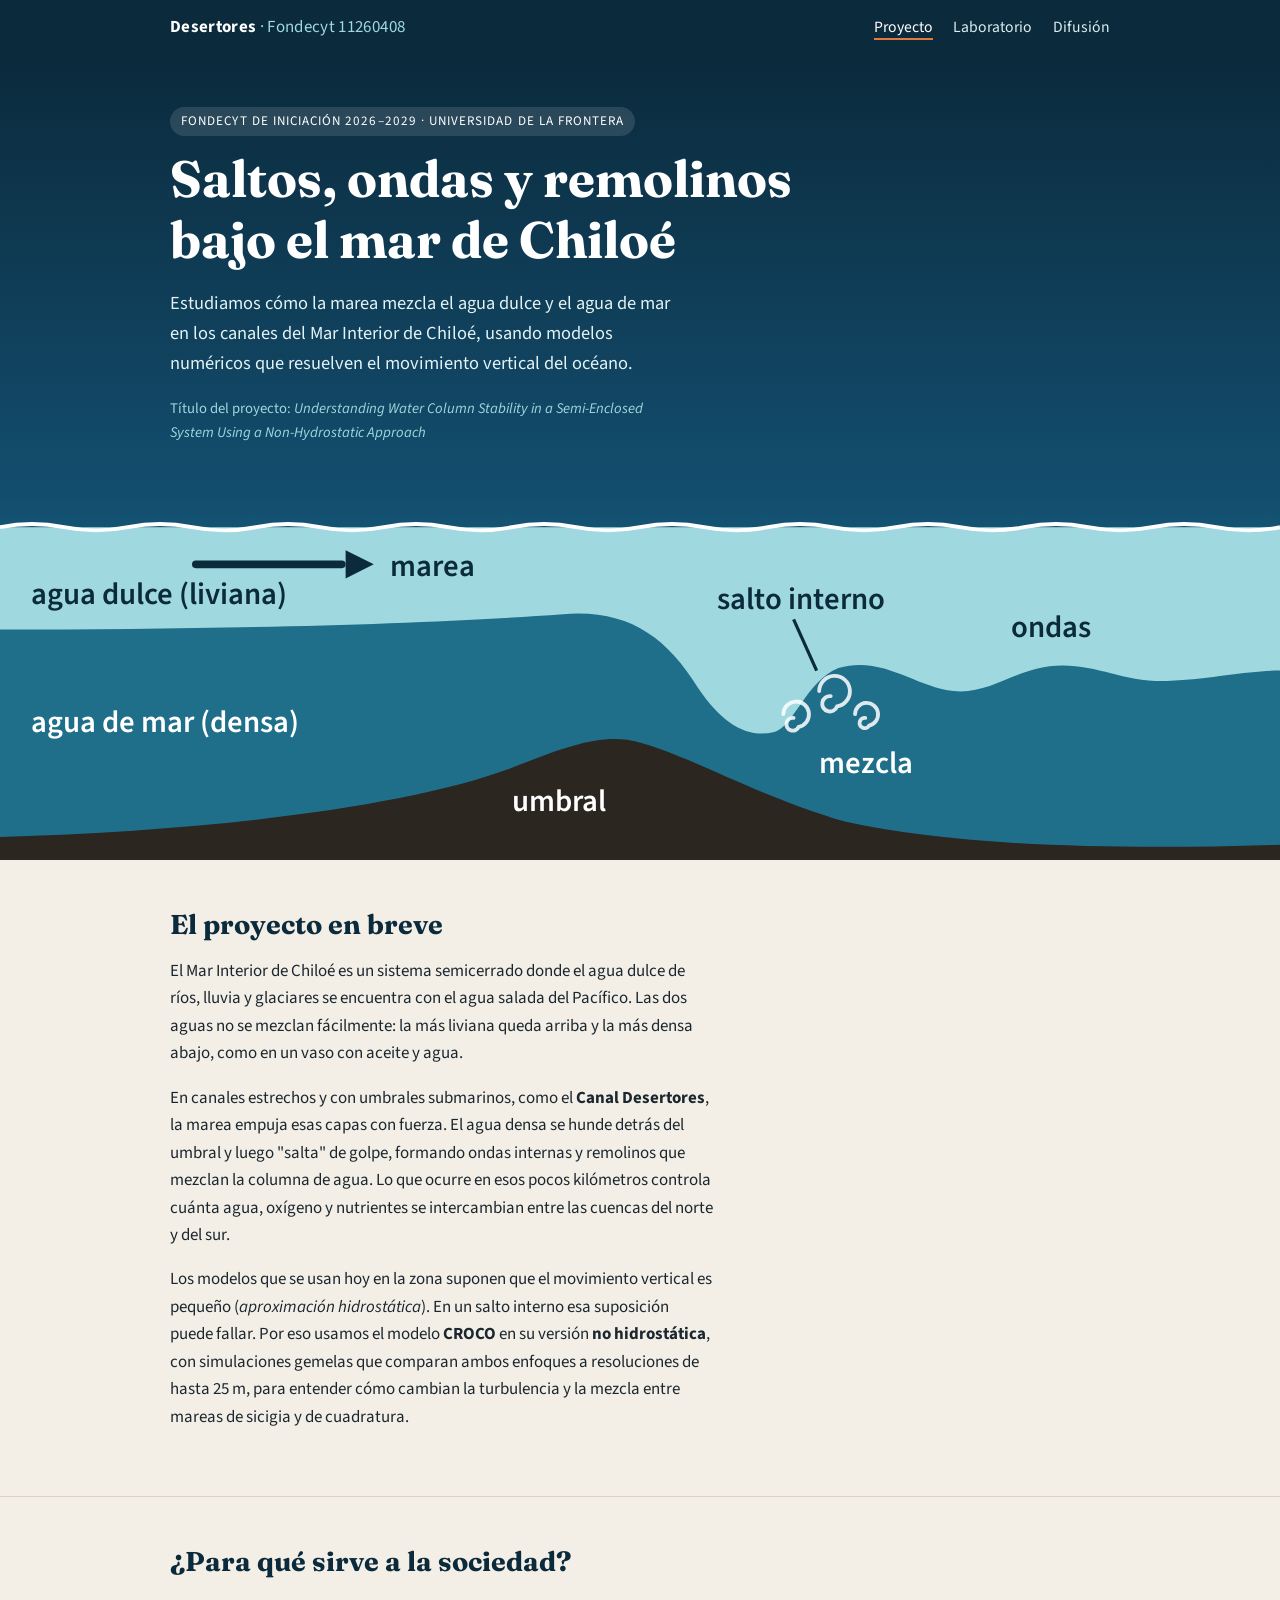
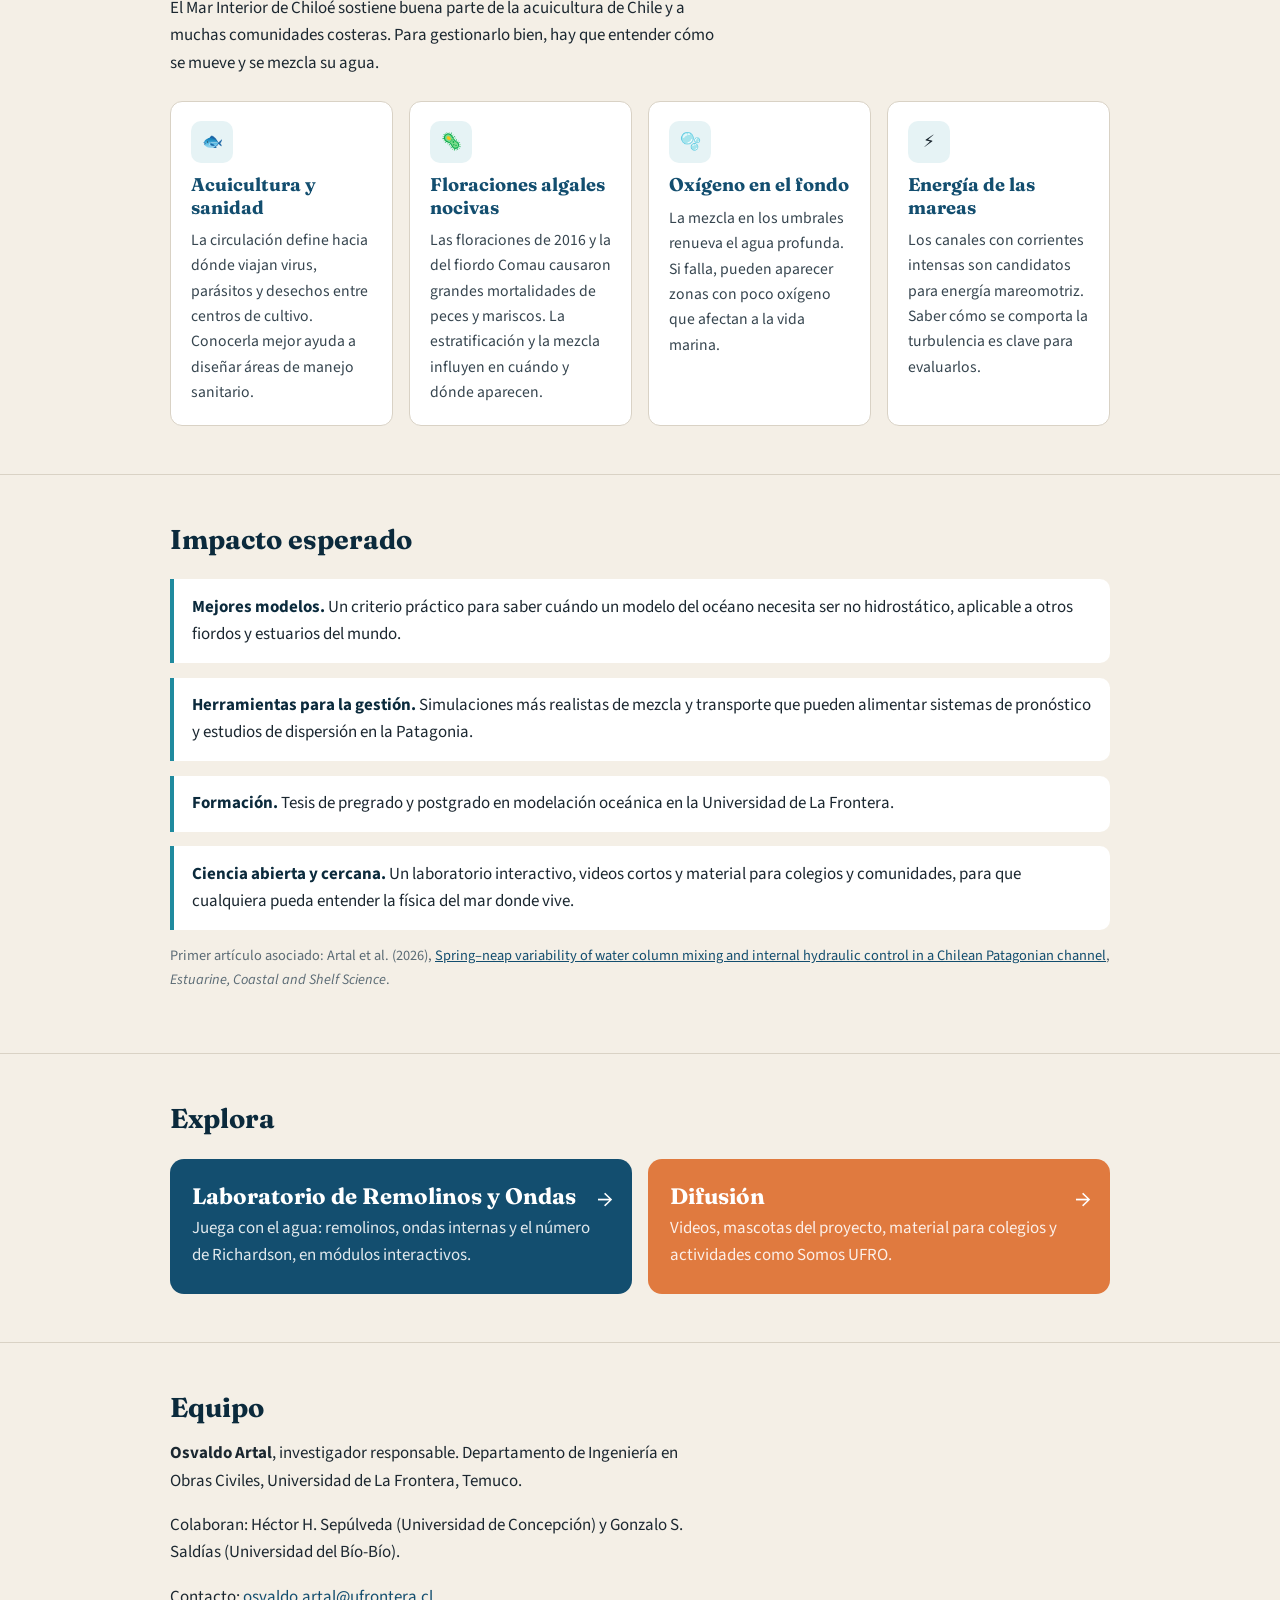
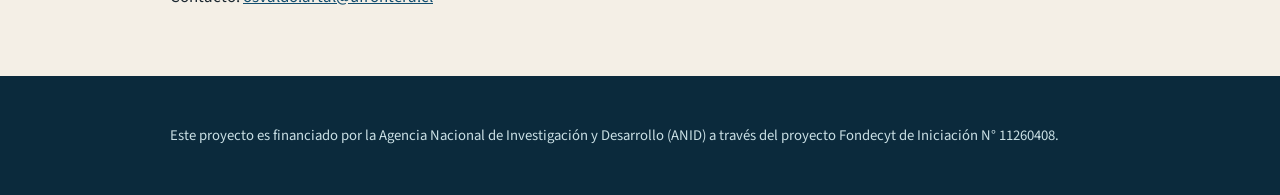
==== index.html @ e9061309 "Sitio inicial del proyecto" ====
<!DOCTYPE html>
<html lang="es">
<head>
  <meta charset="utf-8">
  <meta name="viewport" content="width=device-width, initial-scale=1">
  <title>Saltos bajo el mar de Chiloé · Fondecyt 11260408</title>
  <meta name="description" content="Proyecto Fondecyt de Iniciación 11260408 (ANID, UFRO): turbulencia, mezcla y saltos hidráulicos internos en el Canal Desertores, Mar Interior de Chiloé, con el modelo CROCO no hidrostático.">
  <link rel="preconnect" href="https://fonts.googleapis.com">
  <link rel="stylesheet" href="https://fonts.googleapis.com/css2?family=Fraunces:opsz,wght@9..144,600&family=Source+Sans+3:wght@400;600;700&display=swap">
  <link rel="stylesheet" href="estilo.css">
</head>
<body>

<header class="barra">
  <div class="contenedor">
    <a class="marca" href="index.html">Desertores <span>· Fondecyt 11260408</span></a>
    <nav>
      <a href="index.html" aria-current="page">Proyecto</a>
      <a href="laboratorio/">Laboratorio</a>
      <a href="difusion/">Difusión</a>
    </nav>
  </div>
</header>

<div class="portada">
  <div class="contenedor">
    <span class="etiqueta">Fondecyt de Iniciación 2026–2029 · Universidad de La Frontera</span>
    <h1>Saltos, ondas y remolinos bajo el mar de Chiloé</h1>
    <p class="bajada">Estudiamos cómo la marea mezcla el agua dulce y el agua de mar en los canales del Mar Interior de Chiloé, usando modelos numéricos que resuelven el movimiento vertical del océano.</p>
    <p class="titulo-oficial">Título del proyecto: <em>Understanding Water Column Stability in a Semi-Enclosed System Using a Non-Hydrostatic Approach</em></p>
  </div>

  <!-- Esquema simplificado: flujo de dos capas sobre un umbral -->
  <svg viewBox="0 0 1000 300" role="img" aria-labelledby="esq-titulo esq-desc">
    <title id="esq-titulo">Esquema de un salto hidráulico interno</title>
    <desc id="esq-desc">La marea empuja dos capas de agua sobre un umbral submarino; la capa densa se hunde a sotavento, salta bruscamente y forma ondas y remolinos que mezclan el agua.</desc>
    <!-- capa superior (agua dulce/salobre) -->
    <rect x="0" y="40" width="1000" height="260" fill="#9fd8df"/>
    <!-- capa inferior (agua de mar densa) -->
    <path fill="#1f6f8b" d="M0,120 C170,120 330,116 440,108 C490,104 520,125 545,165 C565,195 585,205 605,200 C620,196 630,160 655,150 C690,140 715,165 745,168 C775,171 795,148 830,148 C860,148 880,162 915,160 C950,158 975,152 1000,152 L1000,300 L0,300 Z"/>
    <!-- fondo con umbral -->
    <path fill="#2b2620" d="M0,300 L0,282 C170,277 320,258 400,228 C440,212 465,203 490,206 C530,213 580,246 660,270 C750,290 880,292 1000,288 L1000,300 Z"/>
    <!-- superficie -->
    <path d="M0,40 Q25,35 50,40 T100,40 T150,40 T200,40 T250,40 T300,40 T350,40 T400,40 T450,40 T500,40 T550,40 T600,40 T650,40 T700,40 T750,40 T800,40 T850,40 T900,40 T950,40 T1000,40" fill="none" stroke="#ffffff" stroke-width="3"/>
    <!-- remolinos en el salto -->
    <g fill="none" stroke="#ffffff" stroke-width="3" stroke-linecap="round" opacity=".85">
      <path d="M612,186 a10,10 0 1,1 12,10 a5,5 0 1,1 -4,-7"/>
      <path d="M640,168 a12,12 0 1,1 14,12 a6,6 0 1,1 -5,-8"/>
      <path d="M668,186 a9,9 0 1,1 11,9 a4,4 0 1,1 -3,-6"/>
    </g>
    <!-- flecha de marea -->
    <g fill="#0b2a3c">
      <rect x="150" y="66" width="120" height="6" rx="3"/>
      <path d="M270,58 L292,69 L270,80 Z"/>
    </g>
    <g class="rotulos" font-family="Source Sans 3, Segoe UI, sans-serif" font-size="24" font-weight="600">
      <text x="305" y="78" fill="#0b2a3c">marea</text>
      <text x="24" y="100" fill="#0b2a3c">agua dulce (liviana)</text>
      <text x="24" y="200" fill="#ffffff">agua de mar (densa)</text>
      <text x="400" y="262" fill="#ffffff">umbral</text>
      <text x="560" y="104" fill="#0b2a3c">salto interno</text>
      <text x="790" y="126" fill="#0b2a3c">ondas</text>
      <text x="640" y="232" fill="#ffffff">mezcla</text>
    </g>
    <line class="rotulos" x1="620" y1="112" x2="638" y2="152" stroke="#0b2a3c" stroke-width="2.5"/>
  </svg>
  <p class="leyenda-movil contenedor">La marea empuja el agua de mar (densa, azul oscuro) sobre un umbral. Detrás de él, el agua se hunde, salta y forma ondas y remolinos que mezclan las capas.</p>
</div>

<main>
  <section id="resumen">
    <div class="contenedor"><div class="intro">
      <h2>El proyecto en breve</h2>
      <p>El Mar Interior de Chiloé es un sistema semicerrado donde el agua dulce de ríos, lluvia y glaciares se encuentra con el agua salada del Pacífico. Las dos aguas no se mezclan fácilmente: la más liviana queda arriba y la más densa abajo, como en un vaso con aceite y agua.</p>
      <p>En canales estrechos y con umbrales submarinos, como el <strong>Canal Desertores</strong>, la marea empuja esas capas con fuerza. El agua densa se hunde detrás del umbral y luego "salta" de golpe, formando ondas internas y remolinos que mezclan la columna de agua. Lo que ocurre en esos pocos kilómetros controla cuánta agua, oxígeno y nutrientes se intercambian entre las cuencas del norte y del sur.</p>
      <p>Los modelos que se usan hoy en la zona suponen que el movimiento vertical es pequeño (<em>aproximación hidrostática</em>). En un salto interno esa suposición puede fallar. Por eso usamos el modelo <strong>CROCO</strong> en su versión <strong>no hidrostática</strong>, con simulaciones gemelas que comparan ambos enfoques a resoluciones de hasta 25&nbsp;m, para entender cómo cambian la turbulencia y la mezcla entre mareas de sicigia y de cuadratura.</p>
    </div>
  </div>
  </section>

  <section id="sociedad">
    <div class="contenedor">
      <h2>¿Para qué sirve a la sociedad?</h2>
      <p class="intro">El Mar Interior de Chiloé sostiene buena parte de la acuicultura de Chile y a muchas comunidades costeras. Para gestionarlo bien, hay que entender cómo se mueve y se mezcla su agua.</p>
      <div class="tarjetas">
        <article class="tarjeta">
          <div class="icono" aria-hidden="true">🐟</div>
          <h3>Acuicultura y sanidad</h3>
          <p>La circulación define hacia dónde viajan virus, parásitos y desechos entre centros de cultivo. Conocerla mejor ayuda a diseñar áreas de manejo sanitario.</p>
        </article>
        <article class="tarjeta">
          <div class="icono" aria-hidden="true">🦠</div>
          <h3>Floraciones algales nocivas</h3>
          <p>Las floraciones de 2016 y la del fiordo Comau causaron grandes mortalidades de peces y mariscos. La estratificación y la mezcla influyen en cuándo y dónde aparecen.</p>
        </article>
        <article class="tarjeta">
          <div class="icono" aria-hidden="true">🫧</div>
          <h3>Oxígeno en el fondo</h3>
          <p>La mezcla en los umbrales renueva el agua profunda. Si falla, pueden aparecer zonas con poco oxígeno que afectan a la vida marina.</p>
        </article>
        <article class="tarjeta">
          <div class="icono" aria-hidden="true">⚡</div>
          <h3>Energía de las mareas</h3>
          <p>Los canales con corrientes intensas son candidatos para energía mareomotriz. Saber cómo se comporta la turbulencia es clave para evaluarlos.</p>
        </article>
      </div>
    </div>
  </section>

  <section id="impacto">
    <div class="contenedor">
      <h2>Impacto esperado</h2>
      <ul class="impacto">
        <li><strong>Mejores modelos.</strong> Un criterio práctico para saber cuándo un modelo del océano necesita ser no hidrostático, aplicable a otros fiordos y estuarios del mundo.</li>
        <li><strong>Herramientas para la gestión.</strong> Simulaciones más realistas de mezcla y transporte que pueden alimentar sistemas de pronóstico y estudios de dispersión en la Patagonia.</li>
        <li><strong>Formación.</strong> Tesis de pregrado y postgrado en modelación oceánica en la Universidad de La Frontera.</li>
        <li><strong>Ciencia abierta y cercana.</strong> Un laboratorio interactivo, videos cortos y material para colegios y comunidades, para que cualquiera pueda entender la física del mar donde vive.</li>
      </ul>
      <p class="nota-pie">Primer artículo asociado: Artal et al. (2026), <a href="https://doi.org/10.1016/j.ecss.2026.110142">Spring–neap variability of water column mixing and internal hydraulic control in a Chilean Patagonian channel</a>, <em>Estuarine, Coastal and Shelf Science</em>.</p>
    </div>
  </section>

  <section id="explora">
    <div class="contenedor">
      <h2>Explora</h2>
      <div class="puertas">
        <a class="puerta lab" href="laboratorio/">
          <span class="flecha" aria-hidden="true">→</span>
          <h3>Laboratorio de Remolinos y Ondas</h3>
          <p>Juega con el agua: remolinos, ondas internas y el número de Richardson, en módulos interactivos.</p>
        </a>
        <a class="puerta dif" href="difusion/">
          <span class="flecha" aria-hidden="true">→</span>
          <h3>Difusión</h3>
          <p>Videos, mascotas del proyecto, material para colegios y actividades como Somos UFRO.</p>
        </a>
      </div>
    </div>
  </section>

  <section id="equipo">
    <div class="contenedor"><div class="intro">
      <h2>Equipo</h2>
      <p><strong>Osvaldo Artal</strong>, investigador responsable. Departamento de Ingeniería en Obras Civiles, Universidad de La Frontera, Temuco.</p>
      <p>Colaboran: Héctor H. Sepúlveda (Universidad de Concepción) y Gonzalo S. Saldías (Universidad del Bío-Bío).</p>
      <p>Contacto: <a href="mailto:osvaldo.artal@ufrontera.cl">osvaldo.artal@ufrontera.cl</a></p>
    </div>
  </div>
  </section>
</main>

<footer>
  <div class="contenedor">
    <div class="logos">
      <!-- Reemplazar por los logos oficiales (carpetas ANID y RECURSOS GRÁFICOS) -->
      <img src="img/logo-anid.png" alt="ANID" onerror="this.style.display='none'">
      <img src="img/logo-ufro.png" alt="Universidad de La Frontera" onerror="this.style.display='none'">
    </div>
    <p>Este proyecto es financiado por la Agencia Nacional de Investigación y Desarrollo (ANID) a través del proyecto Fondecyt de Iniciación N° 11260408.</p>
  </div>
</footer>

</body>
</html>
---- estilo.css ----
/* Sitio del proyecto Fondecyt de Iniciación 11260408 — estilo común */
:root {
  --mar-profundo: #0b2a3c;
  --mar: #134e6f;
  --salobre: #1f8a9e;
  --dulce: #9fd8df;
  --arena: #f4efe6;
  --tinta: #1b2730;
  --suave: #5b6b75;
  --acento: #e07a3f;
  --borde: #d9d2c5;
  --ancho: 980px;
}

* { box-sizing: border-box; }

html { scroll-behavior: smooth; }

body {
  margin: 0;
  font-family: "Source Sans 3", "Segoe UI", system-ui, -apple-system, sans-serif;
  font-size: 1.06rem;
  line-height: 1.62;
  color: var(--tinta);
  background: var(--arena);
}

h1, h2, h3 {
  font-family: "Fraunces", Georgia, "Times New Roman", serif;
  line-height: 1.2;
  margin: 0 0 .5em;
}
h2 { font-size: 1.7rem; color: var(--mar-profundo); }
h3 { font-size: 1.15rem; color: var(--mar); }

a { color: var(--mar); }
a:hover { color: var(--acento); }

.contenedor { max-width: var(--ancho); margin: 0 auto; padding: 0 1.25rem; }

/* ---------- barra superior ---------- */
.barra {
  background: var(--mar-profundo);
  color: #fff;
  position: sticky; top: 0; z-index: 10;
}
.barra .contenedor {
  display: flex; align-items: center; justify-content: space-between;
  gap: 1rem; min-height: 56px; flex-wrap: wrap;
}
.marca { color: #fff; text-decoration: none; font-weight: 700; letter-spacing: .02em; }
.marca span { color: var(--dulce); font-weight: 400; }
.barra nav a {
  color: #dceef1; text-decoration: none; margin-left: 1.1rem; font-size: .98rem;
}
.barra nav a:hover, .barra nav a[aria-current="page"] { color: #fff; border-bottom: 2px solid var(--acento); }

/* ---------- portada ---------- */
.portada {
  background: linear-gradient(180deg, var(--mar-profundo) 0%, var(--mar) 55%, var(--salobre) 100%);
  color: #fff;
  padding: 3.2rem 0 0;
}
.portada .etiqueta {
  display: inline-block; font-size: .82rem; letter-spacing: .08em; text-transform: uppercase;
  background: rgba(255,255,255,.12); padding: .25rem .7rem; border-radius: 99px;
}
.portada h1 { font-size: clamp(2rem, 5.2vw, 3.2rem); margin: .7rem 0 .6rem; max-width: 18ch; }
.portada .bajada { font-size: 1.15rem; max-width: 58ch; color: #e3f3f5; }
.portada .titulo-oficial { font-size: .92rem; color: var(--dulce); max-width: 70ch; margin-top: 1rem; }
.portada svg { display: block; width: 100%; height: auto; margin-top: 2rem; }

/* ---------- secciones ---------- */
section { padding: 3rem 0; }
section + section { border-top: 1px solid var(--borde); }
.intro { max-width: 68ch; }
.nota-pie { font-size: .9rem; color: var(--suave); }

.tarjetas {
  display: grid; gap: 1rem;
  grid-template-columns: repeat(auto-fit, minmax(200px, 1fr));
  margin-top: 1.5rem;
}
.tarjeta {
  background: #fff; border: 1px solid var(--borde); border-radius: 12px;
  padding: 1.2rem 1.25rem;
}
.tarjeta .icono {
  width: 42px; height: 42px; border-radius: 10px; display: grid; place-items: center;
  background: #e6f3f5; margin-bottom: .7rem;
}
.tarjeta p { margin: 0; color: #36454f; font-size: .98rem; }

.impacto { list-style: none; padding: 0; margin: 1.5rem 0 0; display: grid; gap: .9rem; }
.impacto li {
  background: #fff; border-left: 4px solid var(--salobre); border-radius: 0 10px 10px 0;
  padding: .9rem 1.1rem;
}
.impacto strong { color: var(--mar-profundo); }

/* ---------- botones grandes ---------- */
.puertas {
  display: grid; gap: 1rem; grid-template-columns: repeat(auto-fit, minmax(260px, 1fr));
  margin-top: 1.5rem;
}
.puerta {
  display: block; text-decoration: none; color: #fff; border-radius: 14px;
  padding: 1.5rem 1.4rem; position: relative; overflow: hidden;
  transition: transform .15s ease;
}
.puerta:hover { transform: translateY(-3px); color: #fff; }
.puerta h3 { color: #fff; font-size: 1.4rem; margin-bottom: .3rem; }
.puerta p { margin: 0; color: rgba(255,255,255,.88); }
.puerta .flecha { position: absolute; right: 1.2rem; top: 1.2rem; font-size: 1.6rem; }
.puerta.lab { background: var(--mar); }
.puerta.dif { background: var(--acento); }

.boton {
  display: inline-block; background: var(--mar); color: #fff; text-decoration: none;
  padding: .75rem 1.3rem; border-radius: 10px; font-weight: 600;
}
.boton:hover { background: var(--mar-profundo); color: #fff; }
.boton.secundario { background: transparent; color: var(--mar); border: 2px solid var(--mar); }

/* ---------- módulos / fichas ---------- */
.modulo {
  display: grid; grid-template-columns: 64px 1fr; gap: 1rem; align-items: start;
  background: #fff; border: 1px solid var(--borde); border-radius: 12px; padding: 1.1rem;
}
.modulo .num {
  width: 64px; height: 64px; border-radius: 12px; display: grid; place-items: center;
  font-family: "Fraunces", Georgia, serif; font-size: 1.5rem; color: #fff; background: var(--salobre);
}
.modulo.pronto { opacity: .65; }
.modulo.pronto .num { background: var(--suave); }
.lista-modulos { display: grid; gap: .8rem; margin-top: 1.5rem; }

.hueco {
  border: 2px dashed var(--borde); border-radius: 12px; padding: 1.5rem; text-align: center;
  color: var(--suave); background: rgba(255,255,255,.5);
}

.cabecera-pagina { background: var(--mar-profundo); color: #fff; padding: 2.4rem 0 2rem; }
.cabecera-pagina h1 { font-size: clamp(1.8rem, 4.5vw, 2.6rem); }
.cabecera-pagina p { color: #d4ebef; max-width: 62ch; margin: 0; }

/* ---------- pie ---------- */
footer { background: var(--mar-profundo); color: #c9dfe4; padding: 2rem 0; font-size: .92rem; }
footer a { color: #fff; }
footer .logos { display: flex; gap: 1.2rem; align-items: center; flex-wrap: wrap; margin-bottom: 1rem; }
footer .logos img { height: 44px; width: auto; background: #fff; border-radius: 6px; padding: 4px 8px; }

.leyenda-movil { display: none; }

@media (max-width: 600px) {
  .portada svg .rotulos { display: none; }
  .portada svg { margin-top: 1.4rem; }
  .leyenda-movil {
    display: block; margin: 0; padding: .9rem 1.25rem 1.2rem;
    background: #2b2620; color: #e9e2d6; font-size: .92rem;
  }
  .barra nav a { margin-left: .8rem; font-size: .92rem; }
  section { padding: 2.2rem 0; }
}
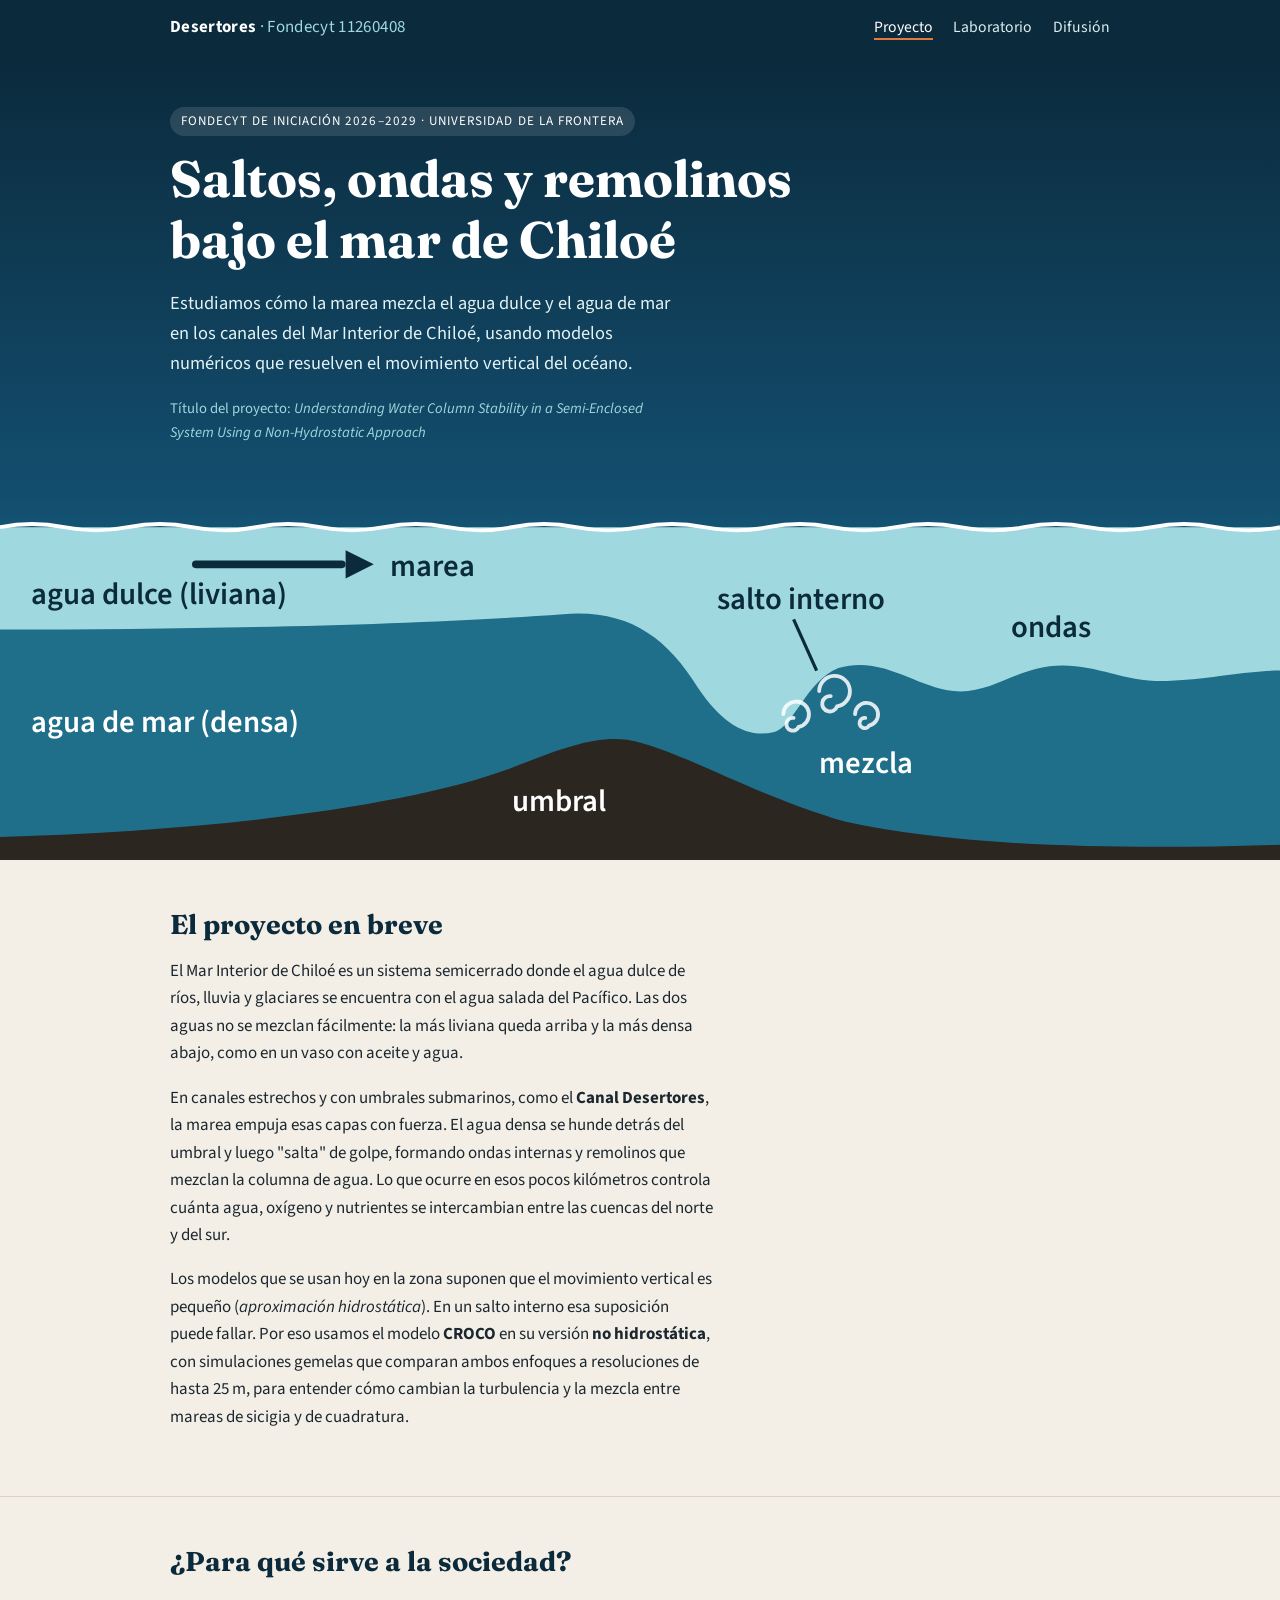
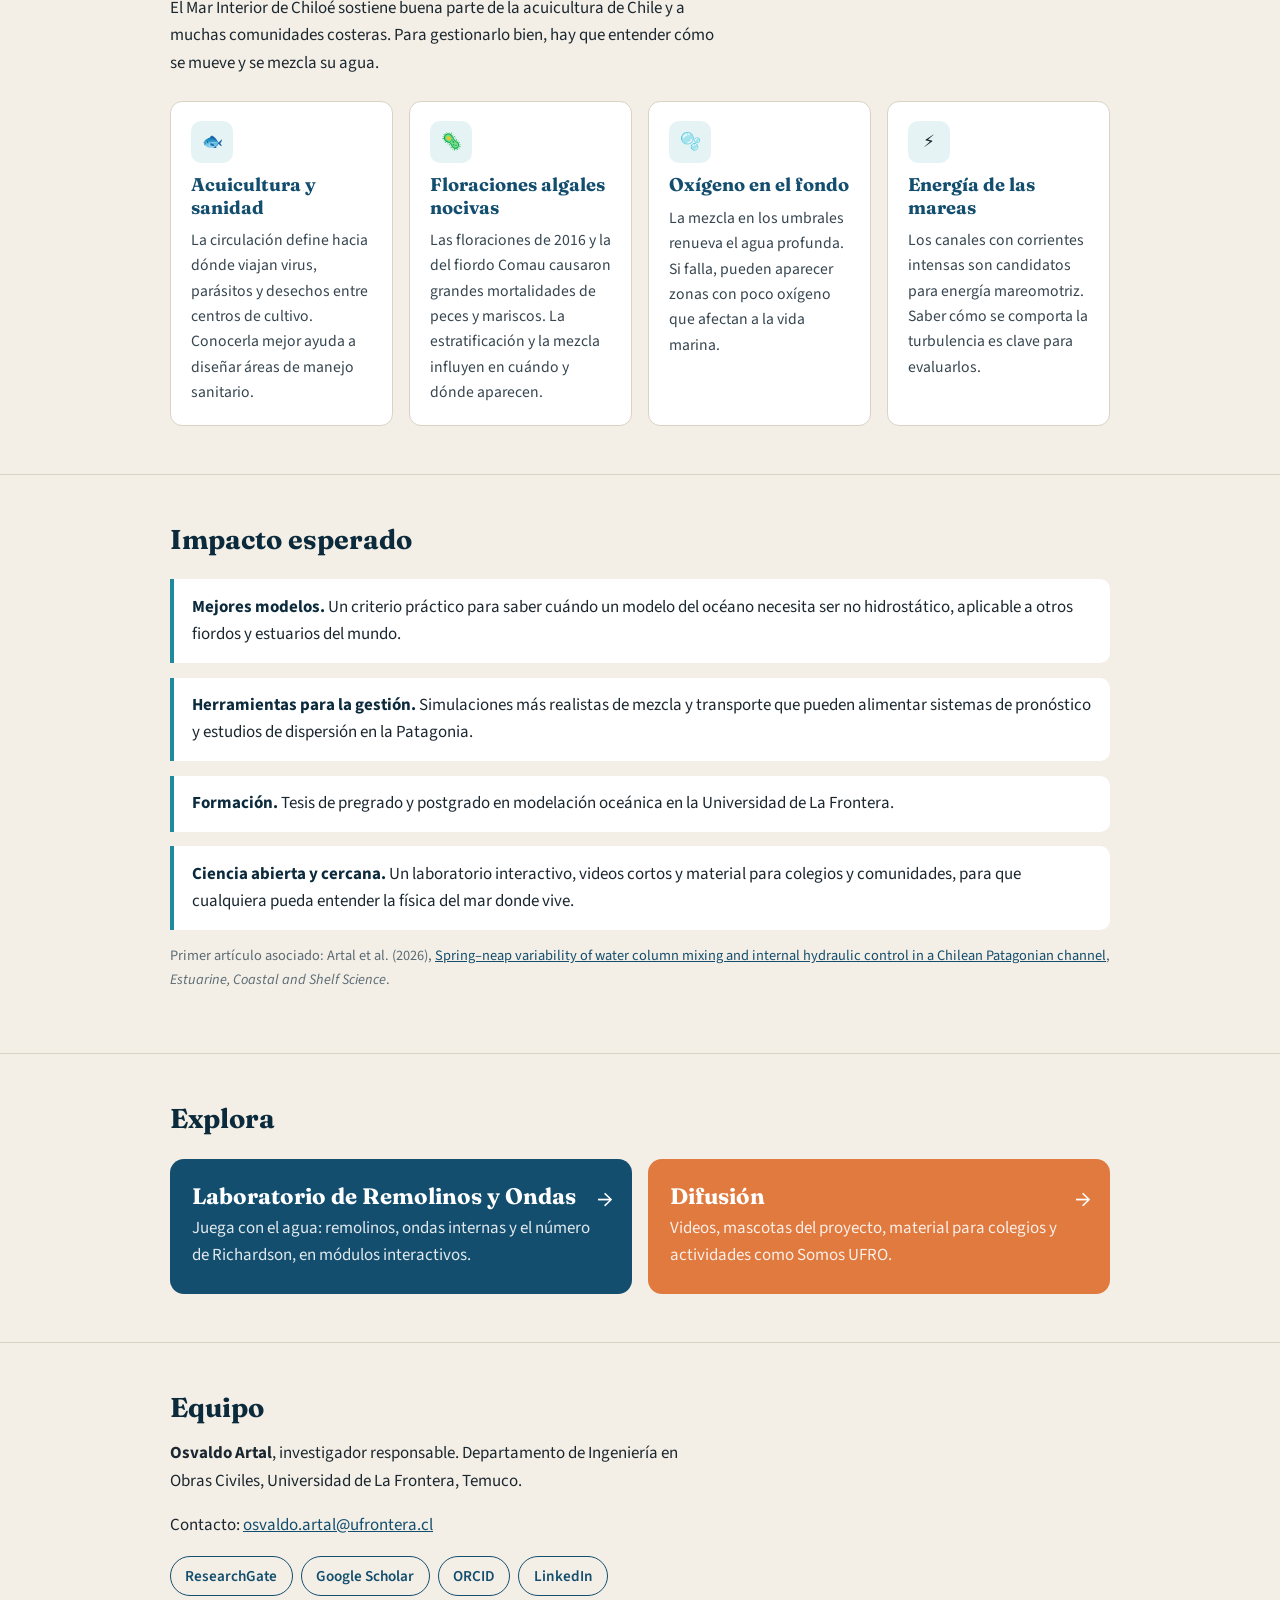
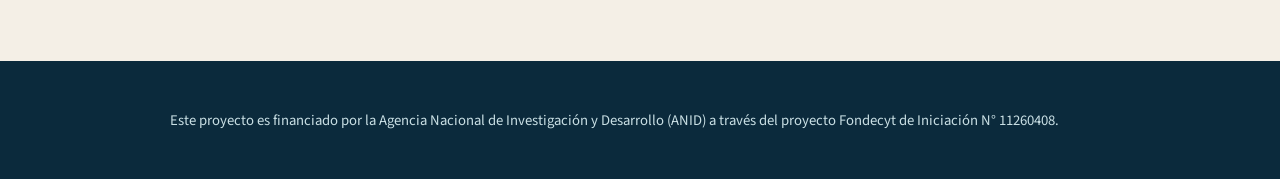
==== commit c034a762: "Equipo: solo IR, contacto y perfiles" ====
--- a/index.html
+++ b/index.html
@@ -142,10 +142,14 @@
     <div class="contenedor"><div class="intro">
       <h2>Equipo</h2>
       <p><strong>Osvaldo Artal</strong>, investigador responsable. Departamento de Ingeniería en Obras Civiles, Universidad de La Frontera, Temuco.</p>
-      <p>Colaboran: Héctor H. Sepúlveda (Universidad de Concepción) y Gonzalo S. Saldías (Universidad del Bío-Bío).</p>
       <p>Contacto: <a href="mailto:osvaldo.artal@ufrontera.cl">osvaldo.artal@ufrontera.cl</a></p>
-    </div>
-  </div>
+      <p class="perfiles">
+        <a href="https://www.researchgate.net/profile/Osvaldo-Artal">ResearchGate</a>
+        <a href="https://scholar.google.com/citations?user=Lv9Slc4AAAAJ&amp;hl=es">Google Scholar</a>
+        <a href="https://orcid.org/0000-0003-1890-9688">ORCID</a>
+        <a href="https://www.linkedin.com/in/osvaldo-artal-80723235/">LinkedIn</a>
+      </p>
+    </div></div>
   </section>
 </main>
 
--- a/estilo.css
+++ b/estilo.css
@@ -144,6 +144,11 @@
 .cabecera-pagina h1 { font-size: clamp(1.8rem, 4.5vw, 2.6rem); }
 .cabecera-pagina p { color: #d4ebef; max-width: 62ch; margin: 0; }
 
+.mascota {
+  display: block; width: 100%; height: 420px; object-fit: contain;
+  background: #e6f3f5; border-radius: 10px; margin-bottom: .8rem;
+}
+
 /* ---------- pie ---------- */
 footer { background: var(--mar-profundo); color: #c9dfe4; padding: 2rem 0; font-size: .92rem; }
 footer a { color: #fff; }
@@ -162,3 +167,10 @@
   .barra nav a { margin-left: .8rem; font-size: .92rem; }
   section { padding: 2.2rem 0; }
 }
+
+.perfiles { display: flex; flex-wrap: wrap; gap: .5rem; }
+.perfiles a {
+  text-decoration: none; padding: .4rem .9rem; border-radius: 99px;
+  border: 1.5px solid var(--mar); color: var(--mar); font-weight: 600; font-size: .95rem;
+}
+.perfiles a:hover { background: var(--mar); color: #fff; }
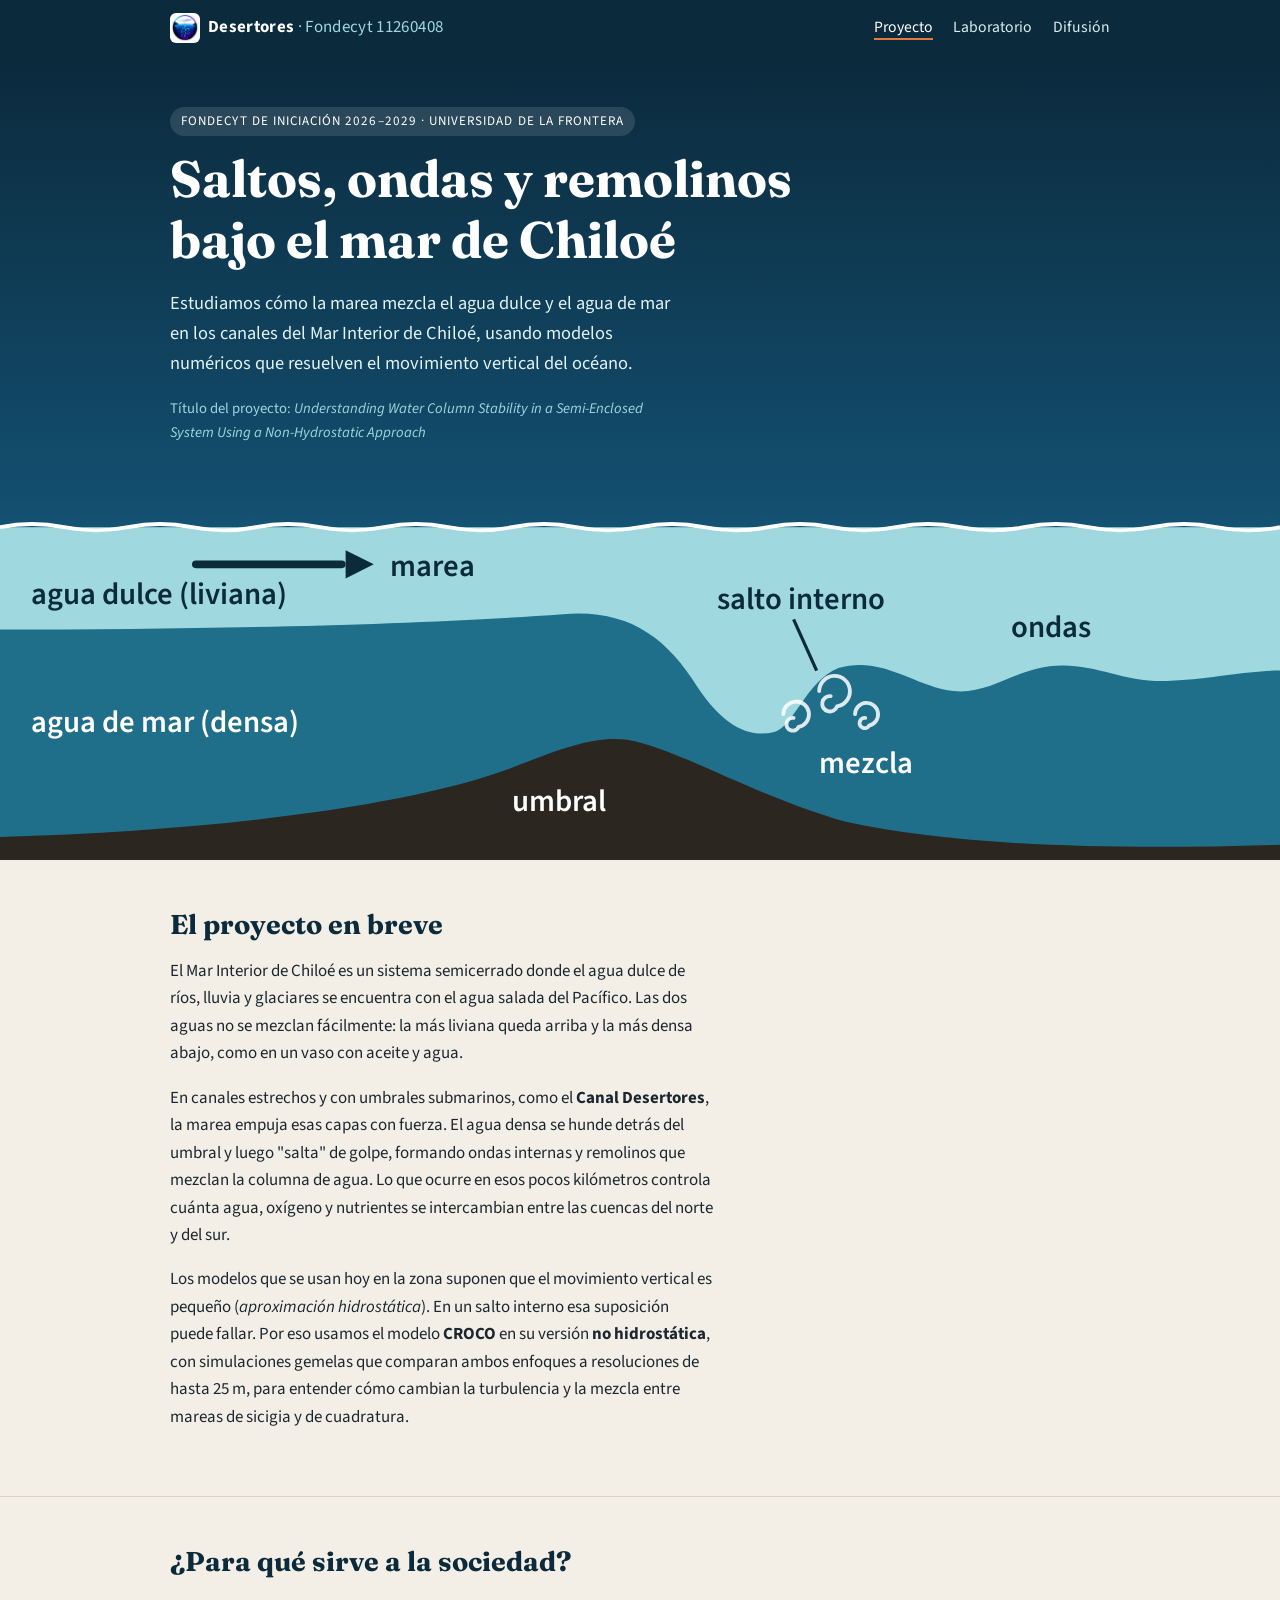
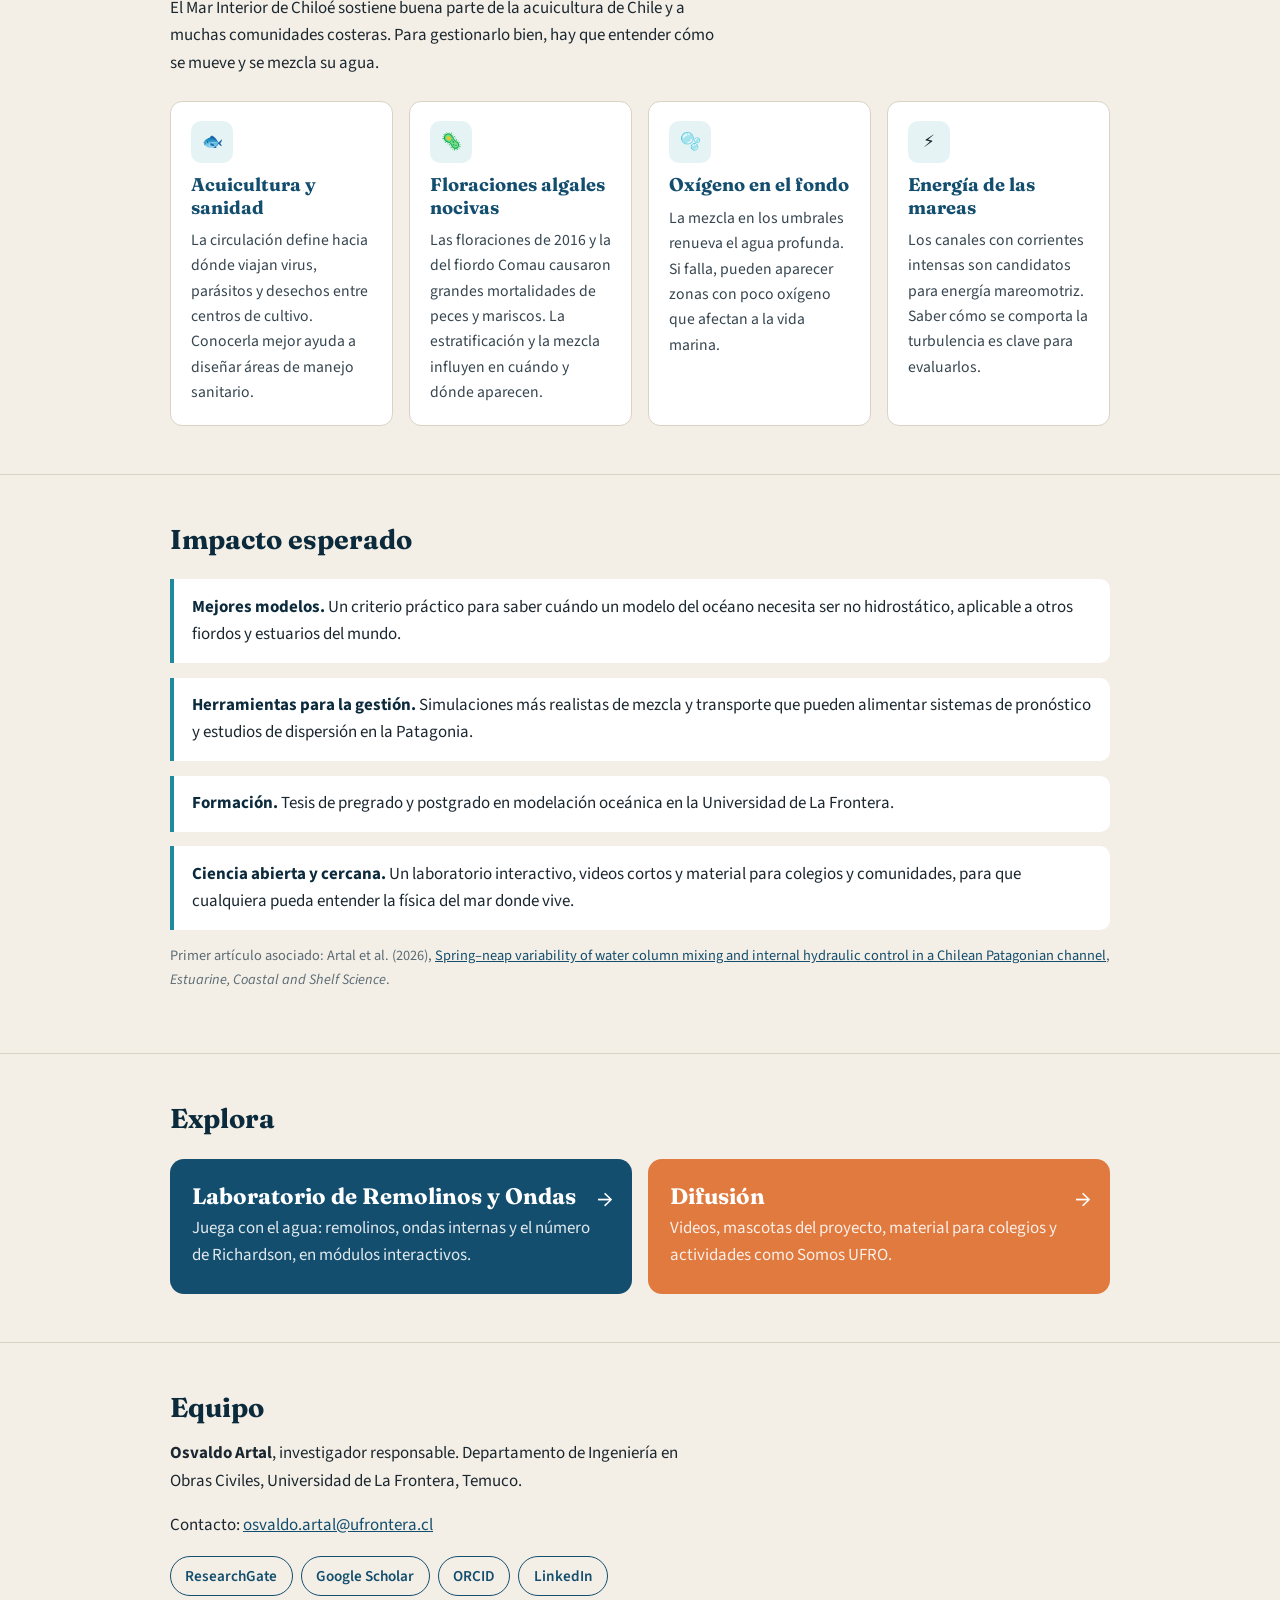
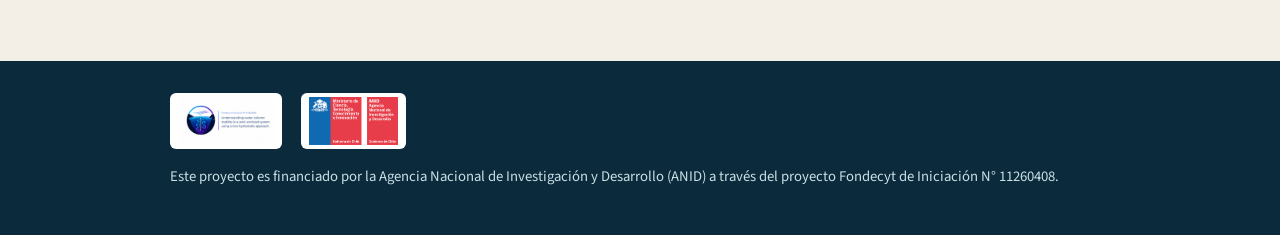
==== commit 6408a4c3: "Logos del proyecto y ANID; material para descargar" ====
--- a/index.html
+++ b/index.html
@@ -13,7 +13,7 @@
 
 <header class="barra">
   <div class="contenedor">
-    <a class="marca" href="index.html">Desertores <span>· Fondecyt 11260408</span></a>
+    <a class="marca" href="index.html"><img src="img/icono-proyecto.png" alt="" onerror="this.style.display='none'">Desertores <span>· Fondecyt 11260408</span></a>
     <nav>
       <a href="index.html" aria-current="page">Proyecto</a>
       <a href="laboratorio/">Laboratorio</a>
@@ -156,9 +156,8 @@
 <footer>
   <div class="contenedor">
     <div class="logos">
-      <!-- Reemplazar por los logos oficiales (carpetas ANID y RECURSOS GRÁFICOS) -->
+      <img src="img/logo-proyecto.png" alt="Logo del proyecto" onerror="this.style.display='none'">
       <img src="img/logo-anid.png" alt="ANID" onerror="this.style.display='none'">
-      <img src="img/logo-ufro.png" alt="Universidad de La Frontera" onerror="this.style.display='none'">
     </div>
     <p>Este proyecto es financiado por la Agencia Nacional de Investigación y Desarrollo (ANID) a través del proyecto Fondecyt de Iniciación N° 11260408.</p>
   </div>
--- a/estilo.css
+++ b/estilo.css
@@ -174,3 +174,10 @@
   border: 1.5px solid var(--mar); color: var(--mar); font-weight: 600; font-size: .95rem;
 }
 .perfiles a:hover { background: var(--mar); color: #fff; }
+
+.marca img { height: 30px; width: auto; vertical-align: middle; margin-right: .5rem; border-radius: 6px; }
+footer .logos img { height: 56px; }
+.descarga { text-decoration: none; color: inherit; display: flex; flex-direction: column; }
+.descarga img { width: 100%; height: 200px; object-fit: contain; background: #e6f3f5; border-radius: 8px; margin-bottom: .7rem; }
+.descarga .bajar { margin-top: auto; padding-top: .7rem; font-weight: 600; color: var(--mar); }
+.descarga:hover .bajar { color: var(--acento); }
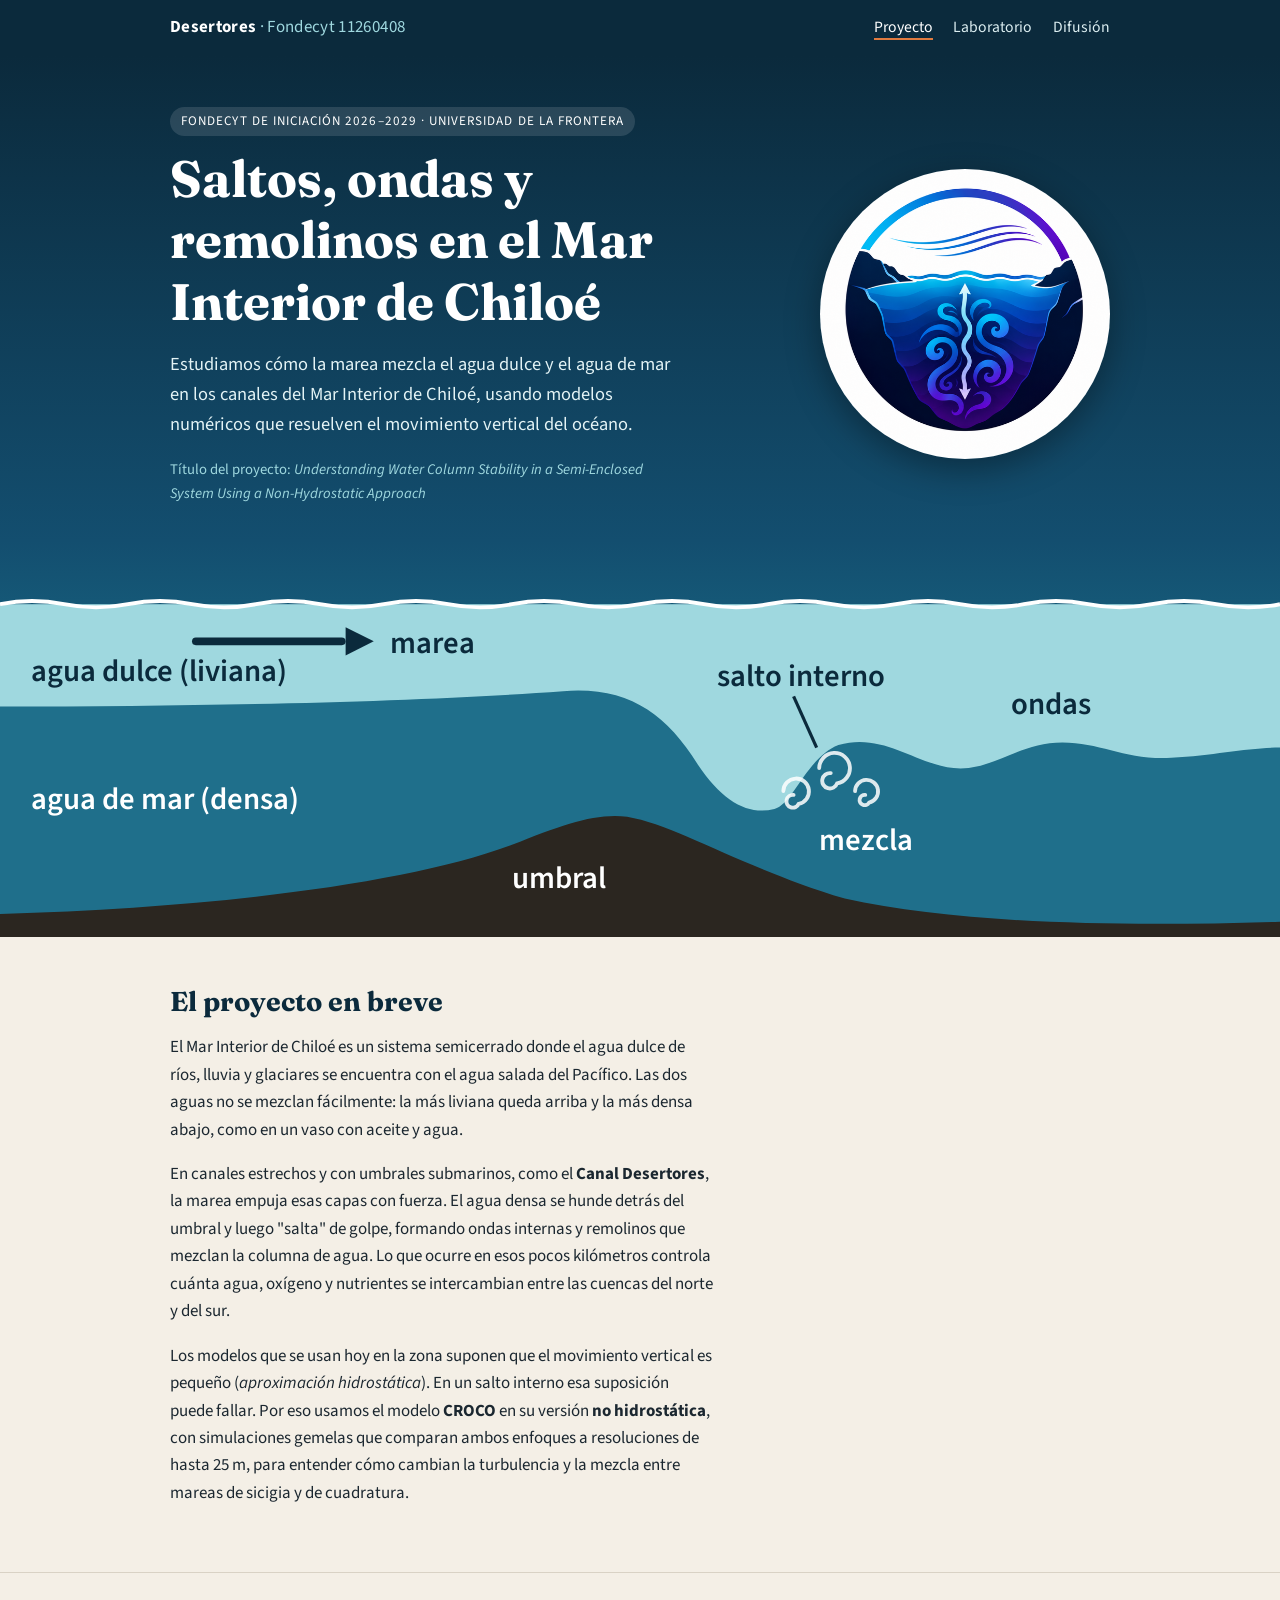
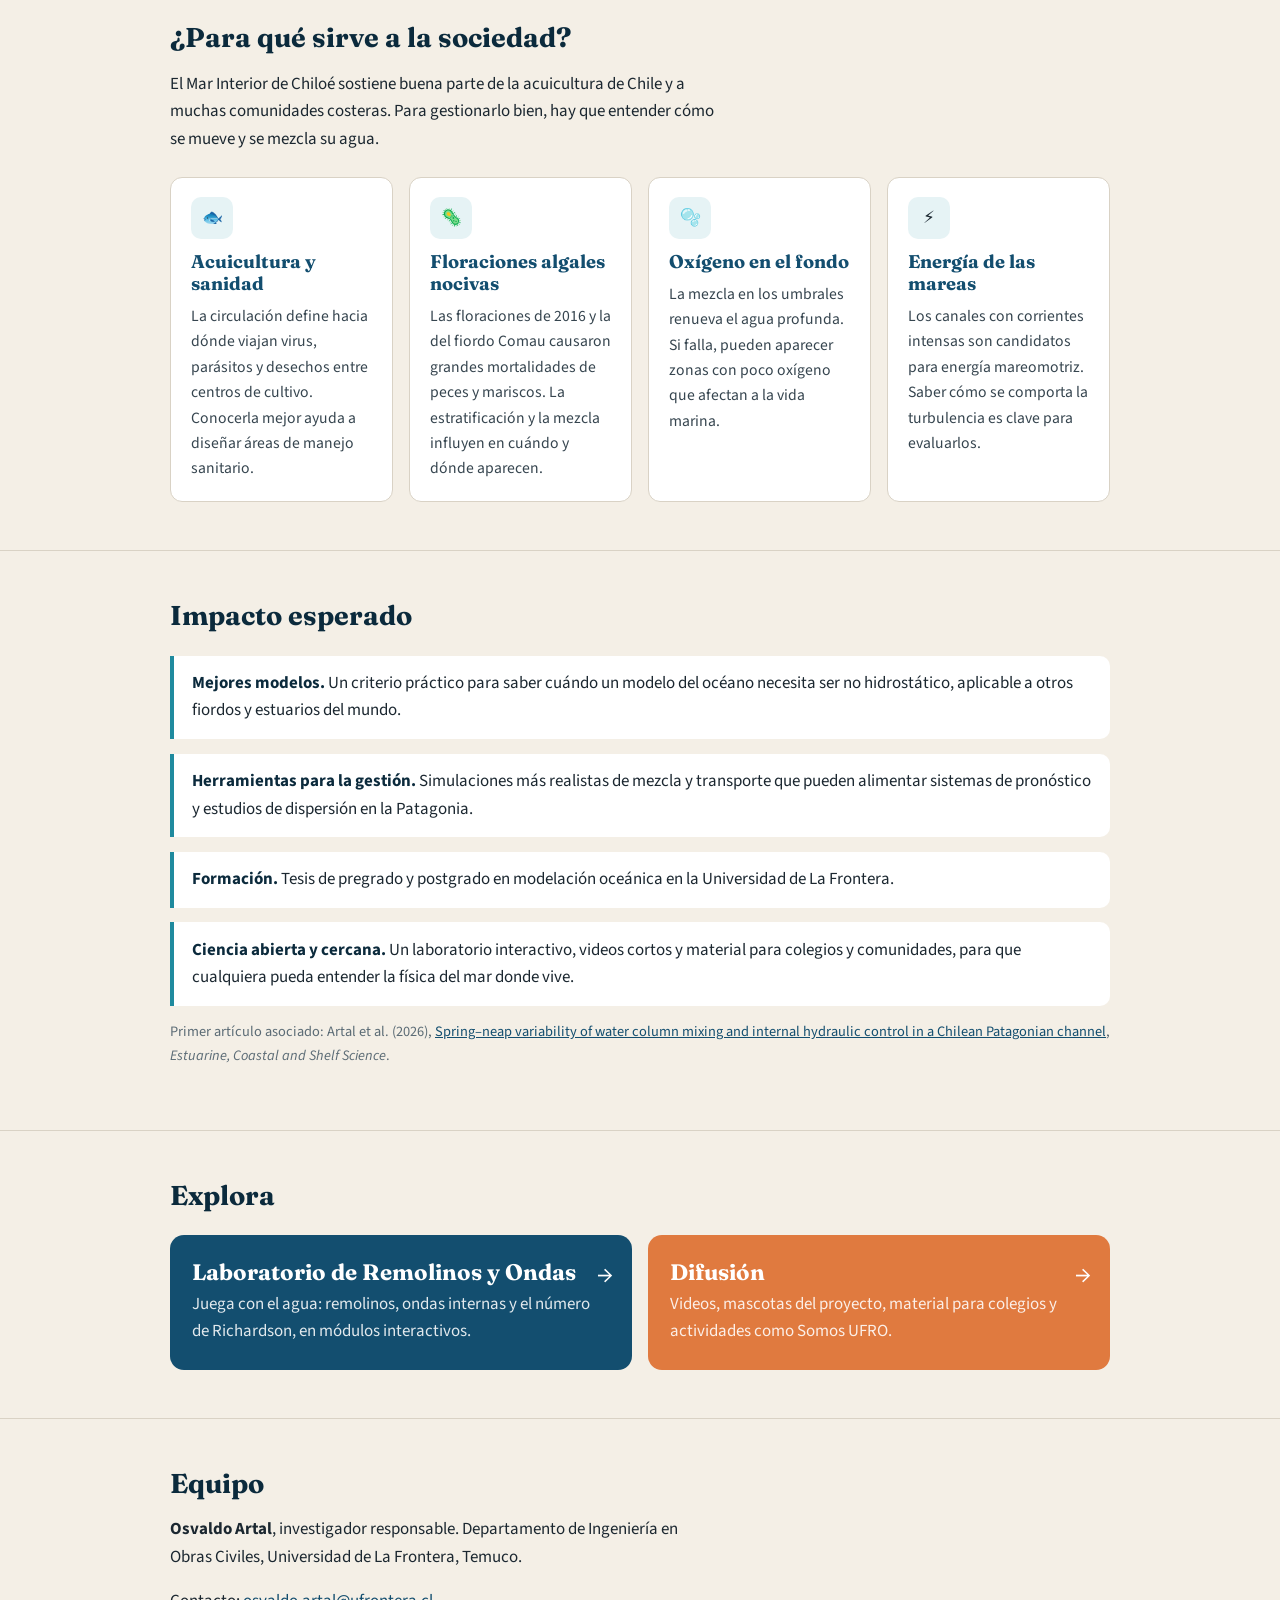
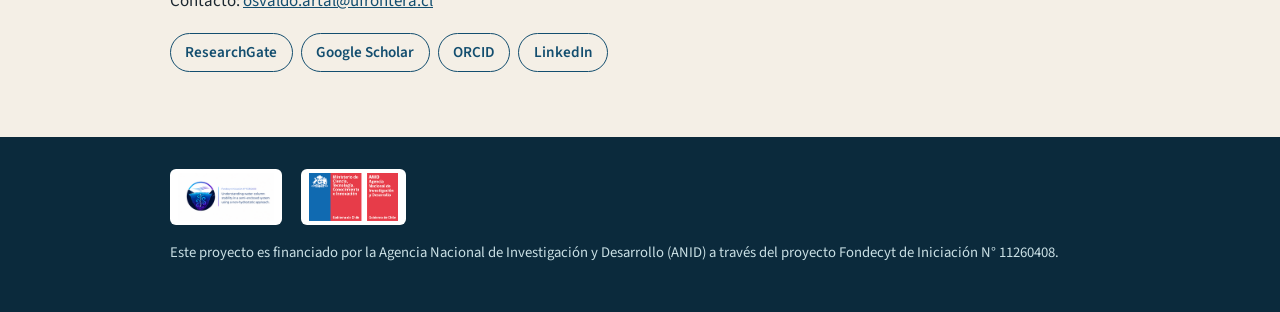
==== commit c8a2f8af: "Portada: título nuevo y logo grande" ====
--- a/index.html
+++ b/index.html
@@ -3,7 +3,7 @@
 <head>
   <meta charset="utf-8">
   <meta name="viewport" content="width=device-width, initial-scale=1">
-  <title>Saltos bajo el mar de Chiloé · Fondecyt 11260408</title>
+  <title>Saltos, ondas y remolinos en el Mar Interior de Chiloé · Fondecyt 11260408</title>
   <meta name="description" content="Proyecto Fondecyt de Iniciación 11260408 (ANID, UFRO): turbulencia, mezcla y saltos hidráulicos internos en el Canal Desertores, Mar Interior de Chiloé, con el modelo CROCO no hidrostático.">
   <link rel="preconnect" href="https://fonts.googleapis.com">
   <link rel="stylesheet" href="https://fonts.googleapis.com/css2?family=Fraunces:opsz,wght@9..144,600&family=Source+Sans+3:wght@400;600;700&display=swap">
@@ -13,7 +13,7 @@
 
 <header class="barra">
   <div class="contenedor">
-    <a class="marca" href="index.html"><img src="img/icono-proyecto.png" alt="" onerror="this.style.display='none'">Desertores <span>· Fondecyt 11260408</span></a>
+    <a class="marca" href="index.html">Desertores <span>· Fondecyt 11260408</span></a>
     <nav>
       <a href="index.html" aria-current="page">Proyecto</a>
       <a href="laboratorio/">Laboratorio</a>
@@ -23,11 +23,14 @@
 </header>
 
 <div class="portada">
-  <div class="contenedor">
+  <div class="contenedor portada-fila">
+    <div class="portada-texto">
     <span class="etiqueta">Fondecyt de Iniciación 2026–2029 · Universidad de La Frontera</span>
-    <h1>Saltos, ondas y remolinos bajo el mar de Chiloé</h1>
+    <h1>Saltos, ondas y remolinos en el Mar Interior de Chiloé</h1>
     <p class="bajada">Estudiamos cómo la marea mezcla el agua dulce y el agua de mar en los canales del Mar Interior de Chiloé, usando modelos numéricos que resuelven el movimiento vertical del océano.</p>
     <p class="titulo-oficial">Título del proyecto: <em>Understanding Water Column Stability in a Semi-Enclosed System Using a Non-Hydrostatic Approach</em></p>
+  </div>
+    <img class="logo-portada" src="img/logo-grande.png" alt="Logo del proyecto">
   </div>
 
   <!-- Esquema simplificado: flujo de dos capas sobre un umbral -->
--- a/estilo.css
+++ b/estilo.css
@@ -181,3 +181,15 @@
 .descarga img { width: 100%; height: 200px; object-fit: contain; background: #e6f3f5; border-radius: 8px; margin-bottom: .7rem; }
 .descarga .bajar { margin-top: auto; padding-top: .7rem; font-weight: 600; color: var(--mar); }
 .descarga:hover .bajar { color: var(--acento); }
+
+.portada-fila { display: flex; align-items: center; gap: 2.5rem; }
+.portada-texto { flex: 1; min-width: 0; }
+.portada h1 { max-width: 20ch; }
+.logo-portada {
+  width: clamp(150px, 26vw, 290px); height: auto; flex-shrink: 0;
+  border-radius: 50%; box-shadow: 0 10px 34px rgba(0,0,0,.35);
+}
+@media (max-width: 700px) {
+  .portada-fila { flex-direction: column-reverse; align-items: flex-start; gap: 1.2rem; }
+  .logo-portada { width: 130px; }
+}
